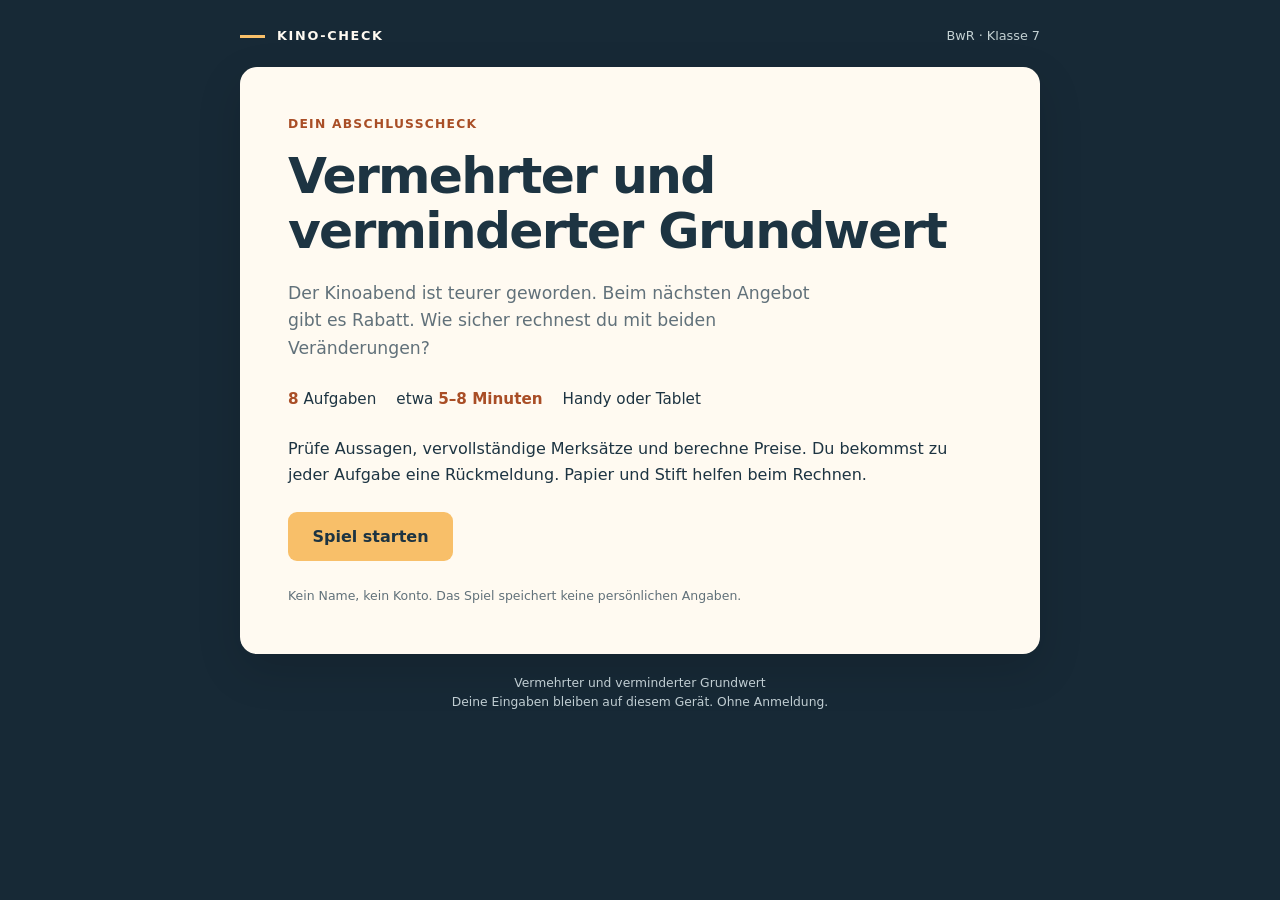
==== grundwert/index.html @ 5c5c5377 "Add Kino-Check learning game for increased and decreased base values" ====
<!doctype html>
<html lang="de">
<head>
<meta charset="utf-8"><meta name="viewport" content="width=device-width,initial-scale=1">
<meta name="theme-color" content="#172936"><meta name="description" content="Kino-Check: acht interaktive Aufgaben zum vermehrten und verminderten Grundwert. BwR Klasse 7, ohne Anmeldung.">
<title>Kino-Check · Vermehrter und verminderter Grundwert</title>
<style>
:root{--navy:#172936;--paper:#fffaf1;--ink:#1d3442;--muted:#61717a;--accent:#a94e26;--amber:#f8bf69;--line:#d8dedc;--green:#14634b;--rose:#a33830;--wash:#f1eee6;--focus:#315fa9;font-family:system-ui,-apple-system,BlinkMacSystemFont,"Segoe UI",sans-serif;color:var(--ink);background:var(--navy);font-synthesis:none}
*{box-sizing:border-box}body{margin:0;min-height:100svh}button,input,select{font:inherit}button{cursor:pointer;touch-action:manipulation}button:disabled{cursor:default}button:focus-visible,input:focus-visible,summary:focus-visible{outline:3px solid var(--focus);outline-offset:4px}button{min-height:48px}main{width:min(800px,calc(100% - 32px));margin:0 auto;padding:28px 0 35px}header{color:var(--paper);display:flex;align-items:center;justify-content:space-between;gap:20px;margin-bottom:24px}.brand{font-size:.8rem;letter-spacing:.13em;font-weight:800;text-transform:uppercase}.brand:before{content:"";display:inline-block;width:25px;height:3px;background:var(--amber);vertical-align:middle;margin-right:12px}.course{font-size:.8rem;color:#c4d1d3}.panel{background:var(--paper);padding:clamp(23px,5vw,48px);border-radius:17px;box-shadow:0 16px 45px #0002}.eyebrow{font-size:.77rem;font-weight:800;letter-spacing:.1em;text-transform:uppercase;color:var(--accent);margin:0 0 14px}h1{font-size:clamp(2rem,6vw,3.15rem);line-height:1.09;letter-spacing:-.035em;margin:0 0 21px}h2{font-size:clamp(1.6rem,4.6vw,2.25rem);line-height:1.17;letter-spacing:-.025em;margin:0 0 20px}p{line-height:1.6}p:last-child{margin-bottom:0}.intro{font-size:1.08rem;color:var(--muted);max-width:49ch}.ticketline{display:flex;gap:20px;flex-wrap:wrap;margin:28px 0;color:var(--ink);font-size:.95rem}.ticketline strong{color:var(--accent)}.primary{border:0;background:var(--ink);color:white;padding:15px 24px;border-radius:9px;font-weight:750;min-width:165px}.primary:hover{background:#284c60}.secondary{border:1px solid var(--line);background:transparent;color:var(--ink);padding:12px 18px;border-radius:9px;font-weight:650}.secondary:hover{background:var(--wash)}.startbutton{background:var(--amber);color:var(--ink);margin-top:8px}.startbutton:hover{background:#f4ad43}.privacy{font-size:.78rem;color:var(--muted);margin-top:25px}.meta{display:flex;align-items:center;justify-content:space-between;gap:16px;font-size:.84rem;color:var(--muted);margin-bottom:12px}.progress{height:5px;background:#dddeda;border-radius:99px;margin-bottom:30px;overflow:hidden}.progress span{display:block;height:100%;background:var(--accent);transition:width .25s}.scenario{font-size:1.1rem;line-height:1.55;margin:0 0 24px}.statement{border-left:3px solid var(--amber);padding-left:18px;font-size:1.22rem;line-height:1.5;margin:25px 0}.choice-row{display:grid;grid-template-columns:1fr 1fr;gap:12px;margin:26px 0}.choice{border:1.5px solid #aebabe;background:transparent;color:var(--ink);border-radius:9px;padding:18px 12px;font-weight:750;font-size:1.2rem}.choice[aria-pressed=true]{background:var(--ink);border-color:var(--ink);color:var(--paper)}.choice:disabled{opacity:1}.wordbank{display:flex;gap:9px;flex-wrap:wrap;margin:18px 0 23px}.chip{border:1.5px solid #b9c4c7;border-radius:9px;background:#fffdf8;color:var(--ink);font-weight:700;padding:11px 16px;user-select:none}.chip[aria-pressed=true]{background:var(--amber);border-color:#a26120}.chip.used{opacity:.5;border-style:dashed}.chip:disabled{opacity:.8}.instruction{font-size:.88rem;color:var(--muted);line-height:1.5}.cloze{font-size:1.08rem;line-height:2.7}.blank{display:inline-block;padding:3px 12px;min-width:94px;min-height:42px;line-height:1.4;border:1.5px dashed #899ca3;border-radius:6px;background:white;color:var(--ink);vertical-align:middle}.blank.filled{border-style:solid;background:#f7e4c4}.assign{display:grid;gap:12px;margin:24px 0}.assign-row{display:grid;grid-template-columns:1fr minmax(120px,.65fr);gap:16px;align-items:center;border-bottom:1px solid var(--line);padding-bottom:12px;font-size:.99rem}.drop{border:1.5px dashed #899ca3;border-radius:7px;background:#fffdf8;min-height:52px;padding:9px;color:var(--ink);font-weight:700;display:flex;align-items:center;justify-content:center}.drop.filled{border-style:solid;background:#f7e4c4}.drop.targeted{outline:3px solid var(--amber)}.drop small{color:var(--muted);font-size:.78rem;font-weight:500}.equation{display:flex;align-items:center;justify-content:center;gap:14px;margin:25px 0 30px;min-width:0}.x{font-weight:750;font-size:1.45rem;white-space:nowrap}.fraction{display:inline-grid;grid-template-rows:auto auto;max-width:100%;min-width:220px;font-size:1.35rem}.numerator{display:flex;align-items:center;justify-content:center;gap:12px;border-bottom:2px solid var(--ink);padding:0 9px 12px}.numerator>.times{flex:0 0 14px;font-size:1.7rem;font-weight:800;text-align:center}.denominator{display:flex;justify-content:center;padding-top:12px}.fraction .drop{min-width:82px;min-height:52px}.fraction .money-slot{min-width:112px}.resultfields{display:grid;grid-template-columns:1fr 1fr;gap:18px;margin:25px 0}.field label{display:block;font-size:.88rem;font-weight:700;margin-bottom:9px}.euroinput{display:flex;align-items:center;gap:9px}.euroinput input{width:100%;min-width:0;padding:13px 12px;border:1.5px solid #9eafb7;border-radius:7px;background:white;color:var(--ink);min-height:50px;font-size:1.15rem}.euroinput span{font-weight:700}.actionbar{display:flex;flex-wrap:wrap;gap:12px;margin-top:28px;align-items:center}.feedback{margin-top:22px;border-left:4px solid var(--green);background:#e7f1e9;padding:15px 18px;border-radius:0 8px 8px 0;line-height:1.55}.feedback.wrong{border-color:var(--rose);background:#f8eae3}.feedback.neutral{border-color:#728490;background:#e9eef0}.feedback h3{font-size:1rem;margin:0 0 5px}.feedback p{margin:0}.solution{font-weight:600;line-height:1.7}.hint{margin-top:22px;font-size:.9rem;color:var(--muted)}.hint summary{cursor:pointer;min-height:40px;padding:8px 0;font-weight:650}.hint p{margin:4px 0 0}.result-number{color:var(--accent);font-size:clamp(3rem,9vw,5rem);font-weight:850;letter-spacing:-.06em;line-height:1.05;margin:24px 0 15px}.summary-list{padding:0;list-style:none;margin:27px 0;display:grid;gap:10px}.summary-list li{padding-bottom:10px;border-bottom:1px solid var(--line);line-height:1.45}.summary-list span{color:var(--muted);font-size:.83rem}.footer{color:#c0cdd2;font-size:.77rem;text-align:center;padding:20px 0 0;line-height:1.6}.subtle{color:var(--muted)}[hidden]{display:none!important}@media(max-width:520px){main{width:calc(100% - 24px);padding-top:19px}header{margin-bottom:18px}.course{font-size:.74rem}.panel{padding:25px 20px}.resultfields{grid-template-columns:1fr;gap:16px}.assign-row{grid-template-columns:1fr 125px;gap:12px}.fraction{min-width:205px}.fraction .drop{min-width:66px}.fraction .money-slot{min-width:104px}.equation{gap:8px}.x{font-size:1.2rem}.chip{padding:10px 13px}.numerator{gap:9px;padding-left:0;padding-right:0}.actionbar .primary{flex:1}.cloze{line-height:2.8}}@media(prefers-reduced-motion:reduce){*{scroll-behavior:auto!important;transition:none!important}}@media print{body{background:white}header,.footer,.actionbar{display:none}.panel{box-shadow:none;padding:0}main{width:100%}}
</style>
</head>
<body>
<main><header><div class="brand">Kino-Check</div><div class="course">BwR · Klasse 7</div></header><div id="app"></div><footer class="footer">Vermehrter und verminderter Grundwert<br>Deine Eingaben bleiben auf diesem Gerät. Ohne Anmeldung.</footer></main>
<noscript><p style="color:white;text-align:center">Bitte aktiviere JavaScript, um das Lernspiel zu öffnen.</p></noscript>
<script id="quiz-engine">
'use strict';
const QuizCore=(()=>{
const questions=[
{id:'basis',kind:'yesno',type:'Ja oder Nein',label:'Die Bezugsgröße',title:'Was entspricht 100 %?',statement:'Der ursprüngliche Grundwert entspricht auch nach einer Preiserhöhung weiterhin 100 %.',answer:true,explanation:'Ja. Die Erhöhung bezieht sich auf den ursprünglichen Grundwert. Er bleibt die Bezugsgröße mit 100 %.',hint:'Auf welchen Preis bezieht sich die Erhöhung?'},
{id:'rabatt',kind:'yesno',type:'Ja oder Nein',label:'Rabatt richtig deuten',title:'20 % Rabatt: Was bleibt?',statement:'Nach 20 % Rabatt entspricht der neue Preis 20 % des ursprünglichen Preises.',answer:false,explanation:'Nein. 20 % beschreiben nur den Rabatt. Der neue Preis entspricht 100 % − 20 % = 80 % des ursprünglichen Preises.',hint:'Unterscheide die Ersparnis und den Preis, den du noch bezahlst.'},
{id:'begriffe',kind:'cloze',type:'Wortspeicher',label:'Begriffe vervollständigen',title:'Mehr oder weniger?',words:['weniger','erhöht','mehr','verringert'],answers:['erhöht','mehr','verringert','weniger'],explanation:'Beim vermehrten Grundwert wird erhöht: Der neue Wert entspricht mehr als 100 %. Beim verminderten Grundwert wird verringert: Der neue Wert entspricht weniger als 100 %.',hint:'Vergleiche beide Veränderungen jeweils mit den ursprünglichen 100 %.'},
{id:'zuordnen',kind:'match',type:'Kärtchen zuordnen',label:'Geld und Prozent',title:'Welche Angaben gehören zusammen?',scenario:'Eine Kinokarte kostet nach 25 % Erhöhung jetzt 15,00 €.',words:['25 %','15,00 €','100 %','125 %'],answers:['15,00 €','125 %','25 %','100 %'],labels:['Bekannter neuer Preis','Prozentsatz des neuen Preises','Erhöhungssatz','Prozentsatz des ursprünglichen Preises'],explanation:'15,00 € sind der neue Preis und gehören zu 125 %. Die Erhöhung beträgt 25 %. Der ursprüngliche Preis entspricht weiterhin 100 %.',hint:'Der bekannte Preis enthält bereits die Erhöhung. Addiere 25 % zu den ursprünglichen 100 %.'},
{id:'bruchplus',kind:'fraction',type:'Rechenbruch',label:'Vermehrter Grundwert',title:'Wie hoch ist die Erhöhung?',scenario:'Eine Karte kostet nach 20 % Erhöhung jetzt 12,00 €. Berechne die Erhöhung und den ursprünglichen Preis.',words:['100','20','12,00 €','120'],answers:['12,00 €','20','120'],amount:12,change:20,percent:120,sign:-1,result:2,old:10,firstLabel:'Erhöhung in Euro',explanation:'Erhöhung: (12,00 € · 20) : 120 = 2,00 €. Ursprünglicher Preis: 12,00 € − 2,00 € = 10,00 €. Die bekannten 12,00 € gehören zu 120 %.',hint:'Gesucht sind zuerst die 20 % Erhöhung. Die bekannten 12,00 € entsprechen 120 %, nicht 100 %.'},
{id:'bruchminus',kind:'fraction',type:'Rechenbruch',label:'Verminderter Grundwert',title:'Wie viel wurde gespart?',scenario:'Eine Karte kostet nach 20 % Rabatt noch 8,00 €. Berechne die Ersparnis und den ursprünglichen Preis.',words:['20','100','80','8,00 €'],answers:['8,00 €','20','80'],amount:8,change:20,percent:80,sign:1,result:2,old:10,firstLabel:'Ersparnis in Euro',explanation:'Ersparnis: (8,00 € · 20) : 80 = 2,00 €. Ursprünglicher Preis: 8,00 € + 2,00 € = 10,00 €. Die bekannten 8,00 € gehören zu 80 %.',hint:'Der Preis nach 20 % Rabatt gehört zu 80 %. Die gesuchte Ersparnis gehört zu 20 %.'},
{id:'rechnenplus',kind:'calculate',type:'Selbst rechnen',label:'Preiserhöhung',title:'Der neue Preis enthält die Erhöhung',scenario:'Ein Kopfhörer kostet nach 10 % Preiserhöhung jetzt 66,00 €. Berechne die Erhöhung und den ursprünglichen Preis.',amount:66,change:10,percent:110,sign:-1,result:6,old:60,firstLabel:'Erhöhung in Euro',explanation:'66,00 € entsprechen 110 %. Erhöhung: (66,00 € · 10) : 110 = 6,00 €. Ursprünglicher Preis: 66,00 € − 6,00 € = 60,00 €.',hint:'Berechne zuerst die Erhöhung aus dem bekannten neuen Preis. Ziehe sie anschließend vom neuen Preis ab.'},
{id:'rechnenminus',kind:'calculate',type:'Selbst rechnen',label:'Preisnachlass',title:'Wie teuer war der Hoodie vorher?',scenario:'Ein Hoodie kostet nach 25 % Rabatt noch 36,00 €. Berechne die Ersparnis und den ursprünglichen Preis.',amount:36,change:25,percent:75,sign:1,result:12,old:48,firstLabel:'Ersparnis in Euro',explanation:'36,00 € entsprechen 75 %. Ersparnis: (36,00 € · 25) : 75 = 12,00 €. Ursprünglicher Preis: 36,00 € + 12,00 € = 48,00 €.',hint:'Nach 25 % Rabatt bleiben 75 %. Addiere die Ersparnis zum verminderten Preis, um den ursprünglichen Preis zu erhalten.'}
];
function parseMoney(raw){if(typeof raw!=='string')return null;const s=raw.trim().replace(/\s/g,'').replace(/€$/,'');if(!/^\d+(?:[.,]\d{1,2})?$/.test(s))return null;const n=Number(s.replace(',','.'));return Number.isFinite(n)?n:null;}
function sameMoney(raw,n){const x=parseMoney(raw);return x!==null&&Math.abs(x-n)<.005;}
function validate(q,a){if(q.kind==='yesno'){if(typeof a.choice!=='boolean')return {complete:false,correct:false};return {complete:true,correct:a.choice===q.answer};}if(q.kind==='cloze'||q.kind==='match'){const filled=Array.isArray(a.slots)&&a.slots.length===q.answers.length&&a.slots.every(x=>typeof x==='string'&&x.length>0);return {complete:filled,correct:filled&&q.answers.every((x,i)=>x===a.slots[i])};}const numberComplete=parseMoney(a.first)!==null&&parseMoney(a.old)!==null;const slotsComplete=q.kind!=='fraction'||(Array.isArray(a.slots)&&a.slots.length===3&&a.slots.every(Boolean));return {complete:numberComplete&&slotsComplete,correct:numberComplete&&slotsComplete&&sameMoney(a.first,q.result)&&sameMoney(a.old,q.old)&&(q.kind!=='fraction'||q.answers.every((x,i)=>a.slots[i]===x))};}
return Object.freeze({questions,parseMoney,sameMoney,validate});
})();
</script>
<script id="quiz-ui">
'use strict';
(()=>{
const app=document.querySelector('#app'),Q=QuizCore.questions;
let order=Q.map((_,i)=>i),index=0,results=[],answer={},selected=null,attempts=0,done=false,seenWrong=false,review=false;
const esc=s=>String(s).replace(/[&<>"']/g,c=>({'&':'&amp;','<':'&lt;','>':'&gt;','"':'&quot;',"'":'&#39;'}[c]));
function intro(){app.innerHTML=`<section class="panel"><p class="eyebrow">Dein Abschlusscheck</p><h1>Vermehrter und<br>verminderter Grundwert</h1><p class="intro">Der Kinoabend ist teurer geworden. Beim nächsten Angebot gibt es Rabatt. Wie sicher rechnest du mit beiden Veränderungen?</p><div class="ticketline"><span><strong>8</strong> Aufgaben</span><span>etwa <strong>5–8 Minuten</strong></span><span>Handy oder Tablet</span></div><p>Prüfe Aussagen, vervollständige Merksätze und berechne Preise. Du bekommst zu jeder Aufgabe eine Rückmeldung. Papier und Stift helfen beim Rechnen.</p><button class="primary startbutton" id="start">Spiel starten</button><p class="privacy">Kein Name, kein Konto. Das Spiel speichert keine persönlichen Angaben.</p></section>`;document.querySelector('#start').addEventListener('click',()=>start(false));}
function start(isReview=false){if(!isReview){order=Q.map((_,i)=>i);review=false;}else{order=results.filter(x=>!x.firstTry).map(x=>x.qIndex);review=true;}index=0;results=[];load();}
function load(){const q=Q[order[index]];answer={slots:Array(q.answers?.length||0).fill(''),choice:null,first:'',old:''};selected=null;attempts=0;done=false;seenWrong=false;render();}
function pool(q){return `<div class="wordbank" aria-label="Wortspeicher">${q.words.map(w=>`<button type="button" class="chip" draggable="true" data-word="${esc(w)}" aria-pressed="false">${esc(w)}</button>`).join('')}</div>`;}
function slot(i,label,cls=''){return `<button type="button" class="${cls||'drop'}" data-slot="${i}" aria-label="${esc(label)}"><small>${esc(label)}</small></button>`;}
function fields(q){return `<div class="resultfields"><div class="field"><label for="first">${esc(q.firstLabel)}</label><div class="euroinput"><input id="first" type="text" inputmode="decimal" autocomplete="off" aria-describedby="moneyhint"><span>€</span></div></div><div class="field"><label for="old">Ursprünglicher Preis</label><div class="euroinput"><input id="old" type="text" inputmode="decimal" autocomplete="off" aria-describedby="moneyhint"><span>€</span></div></div></div><p id="moneyhint" class="instruction">Du kannst zum Beispiel 2 oder 2,00 eingeben.</p>`;}
function questionBody(q){if(q.kind==='yesno')return `<p class="instruction">Überprüfe die Aussage.</p><p class="statement">${esc(q.statement)}</p><div class="choice-row"><button type="button" class="choice" data-choice="yes" aria-pressed="false">Ja</button><button type="button" class="choice" data-choice="no" aria-pressed="false">Nein</button></div>`;
if(q.kind==='cloze')return `<p class="instruction">Vervollständige den Text mit dem Wortspeicher. Tippe zuerst auf ein Wort und dann auf die passende Lücke.</p>${pool(q)}<div class="cloze">Beim vermehrten Grundwert wird der ursprüngliche Grundwert ${slot(0,'Lücke 1','blank')}. Der neue Wert entspricht ${slot(1,'Lücke 2','blank')} als 100 %.<br>Beim verminderten Grundwert wird der ursprüngliche Grundwert ${slot(2,'Lücke 3','blank')}. Der neue Wert entspricht ${slot(3,'Lücke 4','blank')} als 100 %.</div>`;
if(q.kind==='match')return `<p class="scenario">${esc(q.scenario)}</p><p class="instruction">Ordne die Kärtchen zu. Tippe zuerst ein Kärtchen an, dann das passende Feld. Am Computer kannst du auch ziehen.</p>${pool(q)}<div class="assign">${q.labels.map((l,i)=>`<div class="assign-row"><span>${esc(l)}</span>${slot(i,'Feld '+(i+1))}</div>`).join('')}</div>`;
if(q.kind==='fraction')return `<p class="scenario">${esc(q.scenario)}</p><p class="instruction">Vervollständige den Rechenbruch mit den Kärtchen. Berechne anschließend beide Geldbeträge.</p>${pool(q)}<div class="equation"><span class="x">x =</span><div class="fraction"><div class="numerator">${slot(0,'Geldbetrag','drop money-slot')}<span class="times" aria-label="mal">·</span>${slot(1,'Prozentzahl')}</div><div class="denominator">${slot(2,'Prozentzahl')}</div></div></div>${fields(q)}`;
return `<p class="scenario">${esc(q.scenario)}</p><p class="instruction">Nutze deinen Rechenbruch auf Papier und trage die Ergebnisse ein.</p>${fields(q)}`;}
function render(){const q=Q[order[index]];app.innerHTML=`<section class="panel" aria-labelledby="question-title"><div class="meta"><span>${review?'Trainingsrunde':esc(q.type)}</span><span>Aufgabe ${index+1} von ${order.length}</span></div><div class="progress" role="progressbar" aria-label="Fortschritt" aria-valuemin="0" aria-valuemax="${order.length}" aria-valuenow="${index}"><span style="width:${100*index/order.length}%"></span></div><p class="eyebrow">${esc(q.label)}</p><h2 id="question-title" tabindex="-1">${esc(q.title)}</h2><form id="answer-form" novalidate>${questionBody(q)}<div id="feedback" role="status" aria-live="polite" hidden></div><div class="actionbar"><button class="primary" type="submit" id="check">Prüfen</button><button class="secondary" type="button" id="show-solution" hidden>Lösung ansehen</button><button class="primary" type="button" id="next" hidden>${index+1===order.length?'Auswertung':'Weiter'}</button></div></form><details class="hint"><summary>Ein Tipp</summary><p>${esc(q.hint)}</p></details></section>`;
app.querySelectorAll('[data-choice]').forEach(b=>b.addEventListener('click',()=>{if(done)return;answer.choice=b.dataset.choice==='yes';app.querySelectorAll('[data-choice]').forEach(x=>x.setAttribute('aria-pressed',String(x===b)));clearFeedback();}));
app.querySelectorAll('[data-word]').forEach(b=>{b.addEventListener('click',()=>{if(done)return;selected=selected===b.dataset.word?null:b.dataset.word;sync();});b.addEventListener('dragstart',e=>{if(done){e.preventDefault();return;}selected=b.dataset.word;e.dataTransfer.setData('text/plain',selected);e.dataTransfer.effectAllowed='move';sync();});});
app.querySelectorAll('[data-slot]').forEach(b=>{b.addEventListener('click',()=>place(Number(b.dataset.slot),selected));b.addEventListener('dragover',e=>{if(!done){e.preventDefault();b.classList.add('targeted');}});b.addEventListener('dragleave',()=>b.classList.remove('targeted'));b.addEventListener('drop',e=>{e.preventDefault();b.classList.remove('targeted');place(Number(b.dataset.slot),e.dataTransfer.getData('text/plain'));});});
for(const id of ['first','old']){const field=document.getElementById(id);if(field)field.addEventListener('input',()=>{answer[id]=field.value;clearFeedback();});}
document.querySelector('#answer-form').addEventListener('submit',e=>{e.preventDefault();check();});document.querySelector('#show-solution').addEventListener('click',()=>finish(false,true));document.querySelector('#next').addEventListener('click',()=>{index++;if(index===order.length)summary();else load();});sync();window.scrollTo({top:0,behavior:'instant'});document.querySelector('#question-title').focus({preventScroll:true});}
function place(i,w){if(done)return;const q=Q[order[index]];if(!w){answer.slots[i]='';sync();clearFeedback();return;}if(!q.words.includes(w))return;const prior=answer.slots.indexOf(w);const existing=answer.slots[i];if(prior!==-1&&prior!==i)answer.slots[prior]=existing||'';answer.slots[i]=w;selected=null;sync();clearFeedback();}
function sync(){app.querySelectorAll('[data-word]').forEach(b=>{b.setAttribute('aria-pressed',String(selected===b.dataset.word));b.classList.toggle('used',answer.slots.includes(b.dataset.word));b.disabled=done;b.draggable=!done;});app.querySelectorAll('[data-slot]').forEach(b=>{const v=answer.slots[Number(b.dataset.slot)];b.classList.toggle('filled',Boolean(v));if(v)b.textContent=v;else b.innerHTML=`<small>${esc(b.getAttribute('aria-label'))}</small>`;b.disabled=done;});}
function clearFeedback(){if(done)return;const f=document.querySelector('#feedback');f.hidden=true;}
function feedback(title,text,type){const f=document.querySelector('#feedback');f.className='feedback '+(type||'');f.innerHTML=`<h3>${esc(title)}</h3><p>${esc(text)}</p>`;f.hidden=false;}
function check(){if(done)return;const q=Q[order[index]],v=QuizCore.validate(q,answer);if(!v.complete){feedback('Es fehlt noch etwas.','Fülle alle Felder aus. Bei Geldbeträgen sind Zahlen mit Komma oder Punkt möglich.','neutral');return;}attempts++;if(v.correct)finish(!seenWrong,false);else{seenWrong=true;feedback('Noch nicht ganz.',q.hint,'wrong');document.querySelector('#show-solution').hidden=false;}}
function finish(firstTry,shown){if(done)return;done=true;const q=Q[order[index]];results.push({qIndex:order[index],firstTry:firstTry&&!shown,shown});feedback(shown?'Die Lösung':(firstTry?'Richtig!':'Jetzt stimmt es!'),q.explanation,shown?'neutral':'');document.querySelector('#check').hidden=true;document.querySelector('#show-solution').hidden=true;document.querySelector('#next').hidden=false;app.querySelectorAll('input,[data-choice]').forEach(el=>el.disabled=true);selected=null;sync();document.querySelector('#next').focus({preventScroll:true});}
function summary(){const first=results.filter(x=>x.firstTry).length,missed=results.length-first;app.innerHTML=`<section class="panel"><p class="eyebrow">${review?'Deine Trainingsrunde':'Dein Kino-Check'}</p><h1>Geschafft!</h1><p>Du hast ${order.length} Aufgaben bearbeitet.</p><div class="result-number">${first} von ${order.length}</div><p class="intro">${first===order.length?'Alle Aufgaben direkt richtig gelöst.': 'Aufgaben direkt richtig gelöst. Die unsicheren Aufgaben kannst du gezielt noch einmal üben.'}</p><ul class="summary-list">${results.map(x=>`<li>${x.firstTry?'✓':'↻'} ${esc(Q[x.qIndex].label)}<br><span>${x.firstTry?'Direkt richtig':x.shown?'Lösung angesehen':'Nach Rückmeldung gelöst'}</span></li>`).join('')}</ul><div class="actionbar">${missed?'<button class="primary" id="retry">Unsichere Aufgaben üben</button>':''}<button class="secondary" id="restart">Ganz neu starten</button></div><p class="privacy">Zeige diese Auswertung deiner Lehrkraft, wenn sie danach fragt. Es wird nichts automatisch verschickt.</p></section>`;document.querySelector('#restart').addEventListener('click',()=>start(false));document.querySelector('#retry')?.addEventListener('click',()=>start(true));window.scrollTo({top:0,behavior:'instant'});}
intro();
})();
</script>
</body></html>
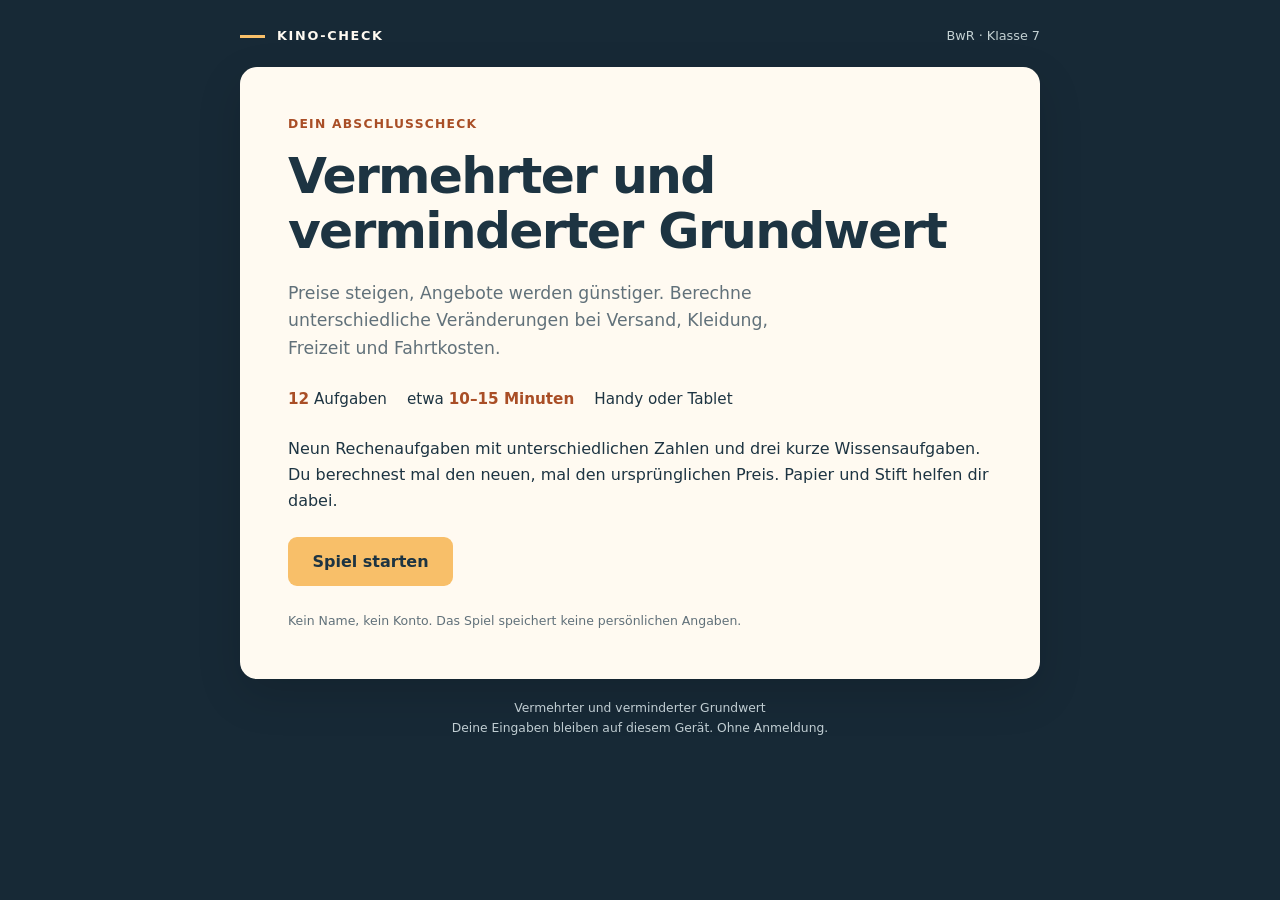
==== commit 477cfefc: "Expand Grundwert game with nine varied calculations and mixed price directions" ====
--- a/grundwert/index.html
+++ b/grundwert/index.html
@@ -16,18 +16,263 @@
 'use strict';
 const QuizCore=(()=>{
 const questions=[
-{id:'basis',kind:'yesno',type:'Ja oder Nein',label:'Die Bezugsgröße',title:'Was entspricht 100 %?',statement:'Der ursprüngliche Grundwert entspricht auch nach einer Preiserhöhung weiterhin 100 %.',answer:true,explanation:'Ja. Die Erhöhung bezieht sich auf den ursprünglichen Grundwert. Er bleibt die Bezugsgröße mit 100 %.',hint:'Auf welchen Preis bezieht sich die Erhöhung?'},
-{id:'rabatt',kind:'yesno',type:'Ja oder Nein',label:'Rabatt richtig deuten',title:'20 % Rabatt: Was bleibt?',statement:'Nach 20 % Rabatt entspricht der neue Preis 20 % des ursprünglichen Preises.',answer:false,explanation:'Nein. 20 % beschreiben nur den Rabatt. Der neue Preis entspricht 100 % − 20 % = 80 % des ursprünglichen Preises.',hint:'Unterscheide die Ersparnis und den Preis, den du noch bezahlst.'},
-{id:'begriffe',kind:'cloze',type:'Wortspeicher',label:'Begriffe vervollständigen',title:'Mehr oder weniger?',words:['weniger','erhöht','mehr','verringert'],answers:['erhöht','mehr','verringert','weniger'],explanation:'Beim vermehrten Grundwert wird erhöht: Der neue Wert entspricht mehr als 100 %. Beim verminderten Grundwert wird verringert: Der neue Wert entspricht weniger als 100 %.',hint:'Vergleiche beide Veränderungen jeweils mit den ursprünglichen 100 %.'},
-{id:'zuordnen',kind:'match',type:'Kärtchen zuordnen',label:'Geld und Prozent',title:'Welche Angaben gehören zusammen?',scenario:'Eine Kinokarte kostet nach 25 % Erhöhung jetzt 15,00 €.',words:['25 %','15,00 €','100 %','125 %'],answers:['15,00 €','125 %','25 %','100 %'],labels:['Bekannter neuer Preis','Prozentsatz des neuen Preises','Erhöhungssatz','Prozentsatz des ursprünglichen Preises'],explanation:'15,00 € sind der neue Preis und gehören zu 125 %. Die Erhöhung beträgt 25 %. Der ursprüngliche Preis entspricht weiterhin 100 %.',hint:'Der bekannte Preis enthält bereits die Erhöhung. Addiere 25 % zu den ursprünglichen 100 %.'},
-{id:'bruchplus',kind:'fraction',type:'Rechenbruch',label:'Vermehrter Grundwert',title:'Wie hoch ist die Erhöhung?',scenario:'Eine Karte kostet nach 20 % Erhöhung jetzt 12,00 €. Berechne die Erhöhung und den ursprünglichen Preis.',words:['100','20','12,00 €','120'],answers:['12,00 €','20','120'],amount:12,change:20,percent:120,sign:-1,result:2,old:10,firstLabel:'Erhöhung in Euro',explanation:'Erhöhung: (12,00 € · 20) : 120 = 2,00 €. Ursprünglicher Preis: 12,00 € − 2,00 € = 10,00 €. Die bekannten 12,00 € gehören zu 120 %.',hint:'Gesucht sind zuerst die 20 % Erhöhung. Die bekannten 12,00 € entsprechen 120 %, nicht 100 %.'},
-{id:'bruchminus',kind:'fraction',type:'Rechenbruch',label:'Verminderter Grundwert',title:'Wie viel wurde gespart?',scenario:'Eine Karte kostet nach 20 % Rabatt noch 8,00 €. Berechne die Ersparnis und den ursprünglichen Preis.',words:['20','100','80','8,00 €'],answers:['8,00 €','20','80'],amount:8,change:20,percent:80,sign:1,result:2,old:10,firstLabel:'Ersparnis in Euro',explanation:'Ersparnis: (8,00 € · 20) : 80 = 2,00 €. Ursprünglicher Preis: 8,00 € + 2,00 € = 10,00 €. Die bekannten 8,00 € gehören zu 80 %.',hint:'Der Preis nach 20 % Rabatt gehört zu 80 %. Die gesuchte Ersparnis gehört zu 20 %.'},
-{id:'rechnenplus',kind:'calculate',type:'Selbst rechnen',label:'Preiserhöhung',title:'Der neue Preis enthält die Erhöhung',scenario:'Ein Kopfhörer kostet nach 10 % Preiserhöhung jetzt 66,00 €. Berechne die Erhöhung und den ursprünglichen Preis.',amount:66,change:10,percent:110,sign:-1,result:6,old:60,firstLabel:'Erhöhung in Euro',explanation:'66,00 € entsprechen 110 %. Erhöhung: (66,00 € · 10) : 110 = 6,00 €. Ursprünglicher Preis: 66,00 € − 6,00 € = 60,00 €.',hint:'Berechne zuerst die Erhöhung aus dem bekannten neuen Preis. Ziehe sie anschließend vom neuen Preis ab.'},
-{id:'rechnenminus',kind:'calculate',type:'Selbst rechnen',label:'Preisnachlass',title:'Wie teuer war der Hoodie vorher?',scenario:'Ein Hoodie kostet nach 25 % Rabatt noch 36,00 €. Berechne die Ersparnis und den ursprünglichen Preis.',amount:36,change:25,percent:75,sign:1,result:12,old:48,firstLabel:'Ersparnis in Euro',explanation:'36,00 € entsprechen 75 %. Ersparnis: (36,00 € · 25) : 75 = 12,00 €. Ursprünglicher Preis: 36,00 € + 12,00 € = 48,00 €.',hint:'Nach 25 % Rabatt bleiben 75 %. Addiere die Ersparnis zum verminderten Preis, um den ursprünglichen Preis zu erhalten.'}
+  {
+    "id": "basis",
+    "kind": "yesno",
+    "type": "Ja oder Nein",
+    "label": "Die Bezugsgröße",
+    "title": "Was entspricht 100 %?",
+    "statement": "Der ursprüngliche Grundwert entspricht auch nach einer Preiserhöhung weiterhin 100 %.",
+    "answer": true,
+    "explanation": "Ja. Die Erhöhung bezieht sich auf den ursprünglichen Grundwert. Er bleibt die Bezugsgröße mit 100 %.",
+    "hint": "Auf welchen Preis bezieht sich die Erhöhung?"
+  },
+  {
+    "id": "versand",
+    "kind": "calculate",
+    "type": "Selbst rechnen",
+    "label": "Versandkosten",
+    "title": "Die Versandkosten steigen",
+    "scenario": "Der Versand eines Päckchens kostete bisher 2,40 €. Die Versandkosten steigen um 10 %. Berechne die Erhöhung und die neuen Versandkosten.",
+    "amount": 2.4,
+    "change": 10,
+    "percent": 100,
+    "sign": 1,
+    "result": 0.24,
+    "final": 2.64,
+    "firstLabel": "Erhöhung in Euro",
+    "finalLabel": "Neue Versandkosten",
+    "explanation": "Erhöhung: (2,40 € · 10) : 100 = 0,24 €. Neue Versandkosten: 2,40 € + 0,24 € = 2,64 €.",
+    "hint": "Hier ist der ursprüngliche Preis bekannt. Er gehört zu 100 %. Addiere die Erhöhung anschließend zum bisherigen Preis.",
+    "goal": "forward"
+  },
+  {
+    "id": "begriffe",
+    "kind": "cloze",
+    "type": "Wortspeicher",
+    "label": "Begriffe vervollständigen",
+    "title": "Mehr oder weniger?",
+    "words": [
+      "weniger",
+      "erhöht",
+      "mehr",
+      "verringert"
+    ],
+    "answers": [
+      "erhöht",
+      "mehr",
+      "verringert",
+      "weniger"
+    ],
+    "explanation": "Beim vermehrten Grundwert wird erhöht: Der neue Wert entspricht mehr als 100 %. Beim verminderten Grundwert wird verringert: Der neue Wert entspricht weniger als 100 %.",
+    "hint": "Vergleiche beide Veränderungen jeweils mit den ursprünglichen 100 %."
+  },
+  {
+    "id": "musik",
+    "kind": "fraction",
+    "type": "Rechenbruch",
+    "label": "Vermehrter Grundwert",
+    "title": "Der Musikunterricht wird teurer",
+    "scenario": "Eine Musikstunde kostet nach 5 % Erhöhung jetzt 63,00 €. Vervollständige den Bruch und berechne die Erhöhung sowie den ursprünglichen Preis.",
+    "amount": 63,
+    "change": 5,
+    "percent": 105,
+    "sign": -1,
+    "result": 3,
+    "final": 60,
+    "firstLabel": "Erhöhung in Euro",
+    "finalLabel": "Ursprünglicher Preis",
+    "explanation": "Erhöhung: (63,00 € · 5) : 105 = 3,00 €. Ursprünglicher Preis: 63,00 € − 3,00 € = 60,00 €. Die bekannten 63,00 € gehören zu 105 %.",
+    "hint": "Die bekannten 63,00 € enthalten die Erhöhung bereits und gehören zu 105 %. Gesucht sind zuerst die 5 % Erhöhung.",
+    "goal": "reverse",
+    "words": [
+      "105",
+      "63,00 €",
+      "100",
+      "5"
+    ],
+    "answers": [
+      "63,00 €",
+      "5",
+      "105"
+    ]
+  },
+  {
+    "id": "hoodie",
+    "kind": "calculate",
+    "type": "Selbst rechnen",
+    "label": "Kleidung",
+    "title": "Ein Hoodie im Angebot",
+    "scenario": "Ein Hoodie kostet nach 15 % Rabatt noch 68,00 €. Berechne die Ersparnis und den ursprünglichen Preis.",
+    "amount": 68,
+    "change": 15,
+    "percent": 85,
+    "sign": 1,
+    "result": 12,
+    "final": 80,
+    "firstLabel": "Ersparnis in Euro",
+    "finalLabel": "Ursprünglicher Preis",
+    "explanation": "68,00 € entsprechen 85 %. Ersparnis: (68,00 € · 15) : 85 = 12,00 €. Ursprünglicher Preis: 68,00 € + 12,00 € = 80,00 €.",
+    "hint": "Nach 15 % Rabatt bleiben 85 %. Die bekannten 68,00 € gehören deshalb zu 85 %. Addiere anschließend die Ersparnis.",
+    "goal": "reverse"
+  },
+  {
+    "id": "zuordnen",
+    "kind": "match",
+    "type": "Kärtchen zuordnen",
+    "label": "Ein Konzertangebot",
+    "title": "Welche Angaben gehören zusammen?",
+    "scenario": "Eine Konzertkarte kostet nach 10 % Rabatt noch 72,00 €.",
+    "words": [
+      "90 %",
+      "10 %",
+      "72,00 €",
+      "100 %"
+    ],
+    "answers": [
+      "72,00 €",
+      "90 %",
+      "10 %",
+      "100 %"
+    ],
+    "labels": [
+      "Bekannter ermäßigter Preis",
+      "Prozentsatz des ermäßigten Preises",
+      "Rabattsatz",
+      "Prozentsatz des ursprünglichen Preises"
+    ],
+    "explanation": "72,00 € sind der ermäßigte Preis und gehören zu 90 %. Der Rabatt beträgt 10 %. Der ursprüngliche Preis entspricht weiterhin 100 %.",
+    "hint": "Nach 10 % Rabatt bleiben 90 %. Verwechsle den Rabatt nicht mit dem Preis, den du bezahlst."
+  },
+  {
+    "id": "getraenke",
+    "kind": "calculate",
+    "type": "Selbst rechnen",
+    "label": "Getränkekarte",
+    "title": "Eine Getränkekarte wird günstiger",
+    "scenario": "Eine Getränkekarte kostet regulär 18,00 €. Bei einer Aktion gibt es 25 % Rabatt. Berechne die Ersparnis und den neuen Preis.",
+    "amount": 18,
+    "change": 25,
+    "percent": 100,
+    "sign": -1,
+    "result": 4.5,
+    "final": 13.5,
+    "firstLabel": "Ersparnis in Euro",
+    "finalLabel": "Neuer Preis",
+    "explanation": "Ersparnis: (18,00 € · 25) : 100 = 4,50 €. Neuer Preis: 18,00 € − 4,50 € = 13,50 €.",
+    "hint": "Der reguläre Preis ist bekannt und entspricht 100 %. Berechne den Rabatt und ziehe ihn vom regulären Preis ab.",
+    "goal": "forward"
+  },
+  {
+    "id": "rucksack",
+    "kind": "fraction",
+    "type": "Rechenbruch",
+    "label": "Verminderter Grundwert",
+    "title": "Ein Rucksack mit Rabatt",
+    "scenario": "Ein Rucksack kostet nach 30 % Rabatt noch 36,40 €. Vervollständige den Bruch und berechne die Ersparnis sowie den ursprünglichen Preis.",
+    "amount": 36.4,
+    "change": 30,
+    "percent": 70,
+    "sign": 1,
+    "result": 15.6,
+    "final": 52,
+    "firstLabel": "Ersparnis in Euro",
+    "finalLabel": "Ursprünglicher Preis",
+    "explanation": "Ersparnis: (36,40 € · 30) : 70 = 15,60 €. Ursprünglicher Preis: 36,40 € + 15,60 € = 52,00 €. Die bekannten 36,40 € gehören zu 70 %.",
+    "hint": "Nach 30 % Rabatt bleiben 70 %. Gesucht sind die 30 % Ersparnis. Die bekannten 36,40 € gehören zu 70 %, nicht zu 100 %.",
+    "goal": "reverse",
+    "words": [
+      "30",
+      "100",
+      "36,40 €",
+      "70"
+    ],
+    "answers": [
+      "36,40 €",
+      "30",
+      "70"
+    ]
+  },
+  {
+    "id": "fitness",
+    "kind": "calculate",
+    "type": "Selbst rechnen",
+    "label": "Sportkurs",
+    "title": "Der Sportkurs wird teurer",
+    "scenario": "Ein Sportkurs kostet nach 8 % Erhöhung jetzt 91,80 €. Berechne die Erhöhung und den ursprünglichen Preis.",
+    "amount": 91.8,
+    "change": 8,
+    "percent": 108,
+    "sign": -1,
+    "result": 6.8,
+    "final": 85,
+    "firstLabel": "Erhöhung in Euro",
+    "finalLabel": "Ursprünglicher Preis",
+    "explanation": "91,80 € entsprechen 108 %. Erhöhung: (91,80 € · 8) : 108 = 6,80 €. Ursprünglicher Preis: 91,80 € − 6,80 € = 85,00 €.",
+    "hint": "Der bekannte neue Preis gehört zu 108 %. Berechne daraus die 8 % Erhöhung und ziehe sie anschließend ab.",
+    "goal": "reverse"
+  },
+  {
+    "id": "skateboard",
+    "kind": "calculate",
+    "type": "Selbst rechnen",
+    "label": "Skateboard",
+    "title": "Ein Skateboard bekommt einen neuen Preis",
+    "scenario": "Ein Skateboard kostet bisher 45,00 €. Der Preis steigt um 12 %. Berechne die Erhöhung und den neuen Preis.",
+    "amount": 45,
+    "change": 12,
+    "percent": 100,
+    "sign": 1,
+    "result": 5.4,
+    "final": 50.4,
+    "firstLabel": "Erhöhung in Euro",
+    "finalLabel": "Neuer Preis",
+    "explanation": "Erhöhung: (45,00 € · 12) : 100 = 5,40 €. Neuer Preis: 45,00 € + 5,40 € = 50,40 €.",
+    "hint": "Hier ist der alte Preis bekannt und entspricht 100 %. Die Erhöhung wird zum alten Preis addiert.",
+    "goal": "forward"
+  },
+  {
+    "id": "brettspiel",
+    "kind": "calculate",
+    "type": "Selbst rechnen",
+    "label": "Brettspiel",
+    "title": "Ein Brettspiel im Schlussverkauf",
+    "scenario": "Ein Brettspiel kostet nach 35 % Rabatt noch 26,00 €. Berechne die Ersparnis und den ursprünglichen Preis.",
+    "amount": 26,
+    "change": 35,
+    "percent": 65,
+    "sign": 1,
+    "result": 14,
+    "final": 40,
+    "firstLabel": "Ersparnis in Euro",
+    "finalLabel": "Ursprünglicher Preis",
+    "explanation": "26,00 € entsprechen 65 %. Ersparnis: (26,00 € · 35) : 65 = 14,00 €. Ursprünglicher Preis: 26,00 € + 14,00 € = 40,00 €.",
+    "hint": "Nach 35 % Rabatt bleiben 65 %. Berechne zuerst die Ersparnis aus dem verminderten Preis und addiere sie anschließend.",
+    "goal": "reverse"
+  },
+  {
+    "id": "fahrtkarte",
+    "kind": "calculate",
+    "type": "Selbst rechnen",
+    "label": "Fahrtkosten",
+    "title": "Eine Monatskarte wird teurer",
+    "scenario": "Eine Monatskarte kostet nach 25 % Erhöhung jetzt 96,00 €. Berechne die Erhöhung und den ursprünglichen Preis.",
+    "amount": 96,
+    "change": 25,
+    "percent": 125,
+    "sign": -1,
+    "result": 19.2,
+    "final": 76.8,
+    "firstLabel": "Erhöhung in Euro",
+    "finalLabel": "Ursprünglicher Preis",
+    "explanation": "96,00 € entsprechen 125 %. Erhöhung: (96,00 € · 25) : 125 = 19,20 €. Ursprünglicher Preis: 96,00 € − 19,20 € = 76,80 €.",
+    "hint": "Der neue Preis entspricht 125 %. Berechne die 25 % Erhöhung und ziehe sie vom neuen Preis ab.",
+    "goal": "reverse"
+  }
 ];
 function parseMoney(raw){if(typeof raw!=='string')return null;const s=raw.trim().replace(/\s/g,'').replace(/€$/,'');if(!/^\d+(?:[.,]\d{1,2})?$/.test(s))return null;const n=Number(s.replace(',','.'));return Number.isFinite(n)?n:null;}
 function sameMoney(raw,n){const x=parseMoney(raw);return x!==null&&Math.abs(x-n)<.005;}
-function validate(q,a){if(q.kind==='yesno'){if(typeof a.choice!=='boolean')return {complete:false,correct:false};return {complete:true,correct:a.choice===q.answer};}if(q.kind==='cloze'||q.kind==='match'){const filled=Array.isArray(a.slots)&&a.slots.length===q.answers.length&&a.slots.every(x=>typeof x==='string'&&x.length>0);return {complete:filled,correct:filled&&q.answers.every((x,i)=>x===a.slots[i])};}const numberComplete=parseMoney(a.first)!==null&&parseMoney(a.old)!==null;const slotsComplete=q.kind!=='fraction'||(Array.isArray(a.slots)&&a.slots.length===3&&a.slots.every(Boolean));return {complete:numberComplete&&slotsComplete,correct:numberComplete&&slotsComplete&&sameMoney(a.first,q.result)&&sameMoney(a.old,q.old)&&(q.kind!=='fraction'||q.answers.every((x,i)=>a.slots[i]===x))};}
+function validate(q,a){if(q.kind==='yesno'){if(typeof a.choice!=='boolean')return {complete:false,correct:false};return {complete:true,correct:a.choice===q.answer};}if(q.kind==='cloze'||q.kind==='match'){const filled=Array.isArray(a.slots)&&a.slots.length===q.answers.length&&a.slots.every(x=>typeof x==='string'&&x.length>0);return {complete:filled,correct:filled&&q.answers.every((x,i)=>x===a.slots[i])};}const numberComplete=parseMoney(a.first)!==null&&parseMoney(a.old)!==null;const slotsComplete=q.kind!=='fraction'||(Array.isArray(a.slots)&&a.slots.length===3&&a.slots.every(Boolean));return {complete:numberComplete&&slotsComplete,correct:numberComplete&&slotsComplete&&sameMoney(a.first,q.result)&&sameMoney(a.old,q.final)&&(q.kind!=='fraction'||q.answers.every((x,i)=>a.slots[i]===x))};}
 return Object.freeze({questions,parseMoney,sameMoney,validate});
 })();
 </script>
@@ -37,16 +282,16 @@
 const app=document.querySelector('#app'),Q=QuizCore.questions;
 let order=Q.map((_,i)=>i),index=0,results=[],answer={},selected=null,attempts=0,done=false,seenWrong=false,review=false;
 const esc=s=>String(s).replace(/[&<>"']/g,c=>({'&':'&amp;','<':'&lt;','>':'&gt;','"':'&quot;',"'":'&#39;'}[c]));
-function intro(){app.innerHTML=`<section class="panel"><p class="eyebrow">Dein Abschlusscheck</p><h1>Vermehrter und<br>verminderter Grundwert</h1><p class="intro">Der Kinoabend ist teurer geworden. Beim nächsten Angebot gibt es Rabatt. Wie sicher rechnest du mit beiden Veränderungen?</p><div class="ticketline"><span><strong>8</strong> Aufgaben</span><span>etwa <strong>5–8 Minuten</strong></span><span>Handy oder Tablet</span></div><p>Prüfe Aussagen, vervollständige Merksätze und berechne Preise. Du bekommst zu jeder Aufgabe eine Rückmeldung. Papier und Stift helfen beim Rechnen.</p><button class="primary startbutton" id="start">Spiel starten</button><p class="privacy">Kein Name, kein Konto. Das Spiel speichert keine persönlichen Angaben.</p></section>`;document.querySelector('#start').addEventListener('click',()=>start(false));}
+function intro(){app.innerHTML=`<section class="panel"><p class="eyebrow">Dein Abschlusscheck</p><h1>Vermehrter und<br>verminderter Grundwert</h1><p class="intro">Preise steigen, Angebote werden günstiger. Berechne unterschiedliche Veränderungen bei Versand, Kleidung, Freizeit und Fahrtkosten.</p><div class="ticketline"><span><strong>12</strong> Aufgaben</span><span>etwa <strong>10–15 Minuten</strong></span><span>Handy oder Tablet</span></div><p>Neun Rechenaufgaben mit unterschiedlichen Zahlen und drei kurze Wissensaufgaben. Du berechnest mal den neuen, mal den ursprünglichen Preis. Papier und Stift helfen dir dabei.</p><button class="primary startbutton" id="start">Spiel starten</button><p class="privacy">Kein Name, kein Konto. Das Spiel speichert keine persönlichen Angaben.</p></section>`;document.querySelector('#start').addEventListener('click',()=>start(false));}
 function start(isReview=false){if(!isReview){order=Q.map((_,i)=>i);review=false;}else{order=results.filter(x=>!x.firstTry).map(x=>x.qIndex);review=true;}index=0;results=[];load();}
 function load(){const q=Q[order[index]];answer={slots:Array(q.answers?.length||0).fill(''),choice:null,first:'',old:''};selected=null;attempts=0;done=false;seenWrong=false;render();}
 function pool(q){return `<div class="wordbank" aria-label="Wortspeicher">${q.words.map(w=>`<button type="button" class="chip" draggable="true" data-word="${esc(w)}" aria-pressed="false">${esc(w)}</button>`).join('')}</div>`;}
 function slot(i,label,cls=''){return `<button type="button" class="${cls||'drop'}" data-slot="${i}" aria-label="${esc(label)}"><small>${esc(label)}</small></button>`;}
-function fields(q){return `<div class="resultfields"><div class="field"><label for="first">${esc(q.firstLabel)}</label><div class="euroinput"><input id="first" type="text" inputmode="decimal" autocomplete="off" aria-describedby="moneyhint"><span>€</span></div></div><div class="field"><label for="old">Ursprünglicher Preis</label><div class="euroinput"><input id="old" type="text" inputmode="decimal" autocomplete="off" aria-describedby="moneyhint"><span>€</span></div></div></div><p id="moneyhint" class="instruction">Du kannst zum Beispiel 2 oder 2,00 eingeben.</p>`;}
+function fields(q){return `<div class="resultfields"><div class="field"><label for="first">${esc(q.firstLabel)}</label><div class="euroinput"><input id="first" type="text" inputmode="decimal" autocomplete="off" aria-describedby="moneyhint"><span>€</span></div></div><div class="field"><label for="old">${esc(q.finalLabel)}</label><div class="euroinput"><input id="old" type="text" inputmode="decimal" autocomplete="off" aria-describedby="moneyhint"><span>€</span></div></div></div><p id="moneyhint" class="instruction">Du kannst zum Beispiel 2 oder 2,00 eingeben.</p>`;}
 function questionBody(q){if(q.kind==='yesno')return `<p class="instruction">Überprüfe die Aussage.</p><p class="statement">${esc(q.statement)}</p><div class="choice-row"><button type="button" class="choice" data-choice="yes" aria-pressed="false">Ja</button><button type="button" class="choice" data-choice="no" aria-pressed="false">Nein</button></div>`;
 if(q.kind==='cloze')return `<p class="instruction">Vervollständige den Text mit dem Wortspeicher. Tippe zuerst auf ein Wort und dann auf die passende Lücke.</p>${pool(q)}<div class="cloze">Beim vermehrten Grundwert wird der ursprüngliche Grundwert ${slot(0,'Lücke 1','blank')}. Der neue Wert entspricht ${slot(1,'Lücke 2','blank')} als 100 %.<br>Beim verminderten Grundwert wird der ursprüngliche Grundwert ${slot(2,'Lücke 3','blank')}. Der neue Wert entspricht ${slot(3,'Lücke 4','blank')} als 100 %.</div>`;
 if(q.kind==='match')return `<p class="scenario">${esc(q.scenario)}</p><p class="instruction">Ordne die Kärtchen zu. Tippe zuerst ein Kärtchen an, dann das passende Feld. Am Computer kannst du auch ziehen.</p>${pool(q)}<div class="assign">${q.labels.map((l,i)=>`<div class="assign-row"><span>${esc(l)}</span>${slot(i,'Feld '+(i+1))}</div>`).join('')}</div>`;
-if(q.kind==='fraction')return `<p class="scenario">${esc(q.scenario)}</p><p class="instruction">Vervollständige den Rechenbruch mit den Kärtchen. Berechne anschließend beide Geldbeträge.</p>${pool(q)}<div class="equation"><span class="x">x =</span><div class="fraction"><div class="numerator">${slot(0,'Geldbetrag','drop money-slot')}<span class="times" aria-label="mal">·</span>${slot(1,'Prozentzahl')}</div><div class="denominator">${slot(2,'Prozentzahl')}</div></div></div>${fields(q)}`;
+if(q.kind==='fraction')return `<p class="scenario">${esc(q.scenario)}</p><p class="instruction">Ordne die Kärtchen im Rechenbruch zu. Berechne anschließend beide Geldbeträge.</p>${pool(q)}<div class="equation"><span class="x">x =</span><div class="fraction"><div class="numerator">${slot(0,'Geldbetrag','drop money-slot')}<span class="times" aria-label="mal">·</span>${slot(1,'Prozentzahl')}</div><div class="denominator">${slot(2,'Prozentzahl')}</div></div></div>${fields(q)}`;
 return `<p class="scenario">${esc(q.scenario)}</p><p class="instruction">Nutze deinen Rechenbruch auf Papier und trage die Ergebnisse ein.</p>${fields(q)}`;}
 function render(){const q=Q[order[index]];app.innerHTML=`<section class="panel" aria-labelledby="question-title"><div class="meta"><span>${review?'Trainingsrunde':esc(q.type)}</span><span>Aufgabe ${index+1} von ${order.length}</span></div><div class="progress" role="progressbar" aria-label="Fortschritt" aria-valuemin="0" aria-valuemax="${order.length}" aria-valuenow="${index}"><span style="width:${100*index/order.length}%"></span></div><p class="eyebrow">${esc(q.label)}</p><h2 id="question-title" tabindex="-1">${esc(q.title)}</h2><form id="answer-form" novalidate>${questionBody(q)}<div id="feedback" role="status" aria-live="polite" hidden></div><div class="actionbar"><button class="primary" type="submit" id="check">Prüfen</button><button class="secondary" type="button" id="show-solution" hidden>Lösung ansehen</button><button class="primary" type="button" id="next" hidden>${index+1===order.length?'Auswertung':'Weiter'}</button></div></form><details class="hint"><summary>Ein Tipp</summary><p>${esc(q.hint)}</p></details></section>`;
 app.querySelectorAll('[data-choice]').forEach(b=>b.addEventListener('click',()=>{if(done)return;answer.choice=b.dataset.choice==='yes';app.querySelectorAll('[data-choice]').forEach(x=>x.setAttribute('aria-pressed',String(x===b)));clearFeedback();}));
